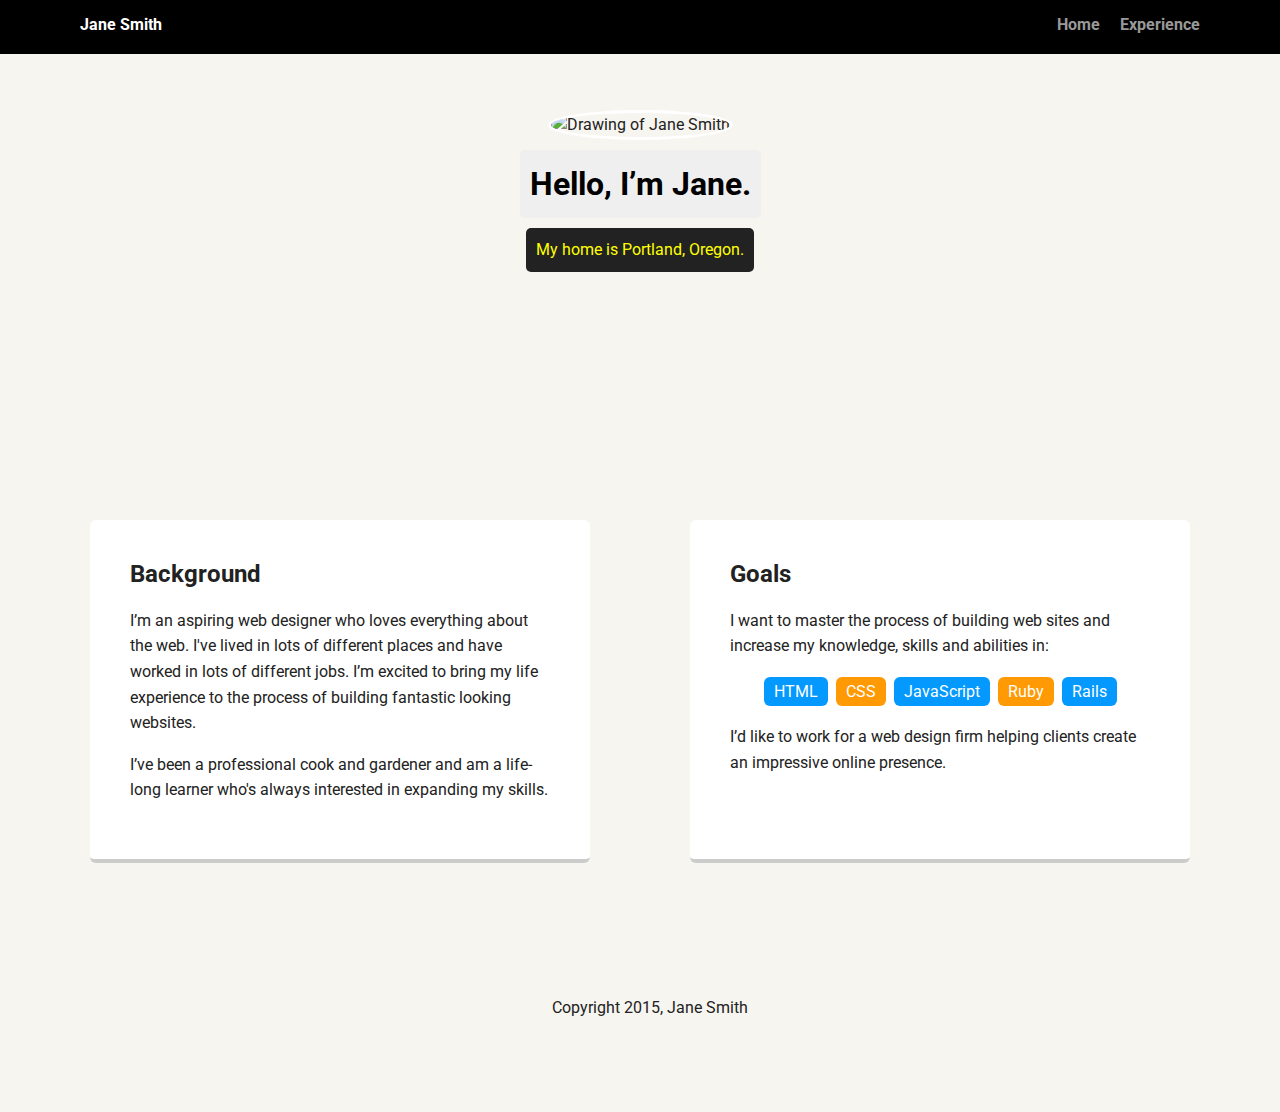
==== index.html @ 3e1d4e3c "Add project starter files" ====
<!doctype html>
<html lang="en">
<head>
  <meta charset="utf-8">
  <title>Jane Smith's Profile</title>
  <meta name="viewport" content="width=device-width, initial-scale=1.0">
  <link rel="stylesheet" href="styles.css">
  <link href="https://fonts.googleapis.com/css?family=Muli%7CRoboto:400,300,500,700,900" rel="stylesheet"></head>
  <body>

    <div class="main-nav">
        <ul class="nav">
          <li class="name">Jane Smith</li>
          <li><a href="#">Home</a></li>
          <li><a href="#">Experience</a></li>
        </ul>
    </div>

    <header>
      <img src="images/me.png" alt="Drawing of Jane Smith" class="profile-image">
      <h1 class="tag name">Hello, I’m Jane.</h1>
      <p class="tag location">My home is Portland, Oregon.</p>
    </header>

    <main class="flex">
      <div class="card">
        <h2>Background</h2>
        <p>I’m an aspiring web designer who loves everything about the web. I've lived in lots of different places and have worked in lots of different jobs. I’m excited to bring my life experience to the process of building fantastic looking websites.</p>
        <p>I’ve been a professional cook and gardener and am a life-long learner who's always interested in expanding my skills.</p>
      </div> 

      <div class="card">
        <h2>Goals</h2>
        <p>I want to master the process of building web sites and increase my knowledge, skills and abilities in:</p>
        <ul class="skills">
          <li>HTML</li>
          <li>CSS</li>
          <li>JavaScript</li>
          <li>Ruby</li>
          <li>Rails</li>
        </ul>
        <p>I’d like to work for a web design firm helping clients create an impressive online presence.</p>
      </div> 

    </main>
    <footer>
      <ul>
        <li><a href="#" class="social twitter">Twitter</a></li>
        <li><a href="#" class="social linkedin">LinkedIn</a></li>
        <li><a href="#" class="social github">Github</a></li>
      </ul>
      <p class="copyright">Copyright 2015, Jane Smith</p>
    </footer>
  </body>
  </html>
---- styles.css ----
/* Global Layout Set-up */
* { 
  box-sizing: border-box;
}
  
body {
  margin: 0;
  padding: 0;
  text-align: center;
  font-family: 'Roboto', sans-serif;
  color: #222;
  background: #f7f5f0;
}
/* Link Styles */

a {
  text-decoration: none;
  color: #999;
}
a:hover {
  color: #6633ff;
}

/* Section Styles */

.main-nav {
  width: 100%;
  background: black;
  min-height: 30px;
  padding: 10px;
  position: fixed;
  text-align: center;
}
.nav {
  display: flex;
  justify-content: space-around;
  font-weight: 700;
  list-style-type: none;
  margin: 0 auto;
  padding: 0;
}

.nav .name {
    display: block;
    margin-right: auto;
    color: white;
}
.nav li {
  padding: 5px 10px 10px 10px;
}
.nav a {
  transition: all .5s;
}
.nav a:hover {
  color: white
}

header {
  text-align: center;
  background: url('images/portland.jpg') no-repeat top center ;
  background-size: cover;
  overflow: hidden;
  padding-top: 60px;
}
header {
  line-height: 1.5;
}
header .profile-image {
  margin-top: 50px;
  width: 150px;
  height: 150px;
  border-radius: 50%;
  border: 3px solid white;
  transition: all .5s;
}
header .profile-image:hover {
  transform: scale(1.2) rotate(5deg);
}
.tag {
  background-color: #efefef;
  color: black;
  padding: 10px;
  border-radius: 5px;
  display: table;
  margin: 10px auto;
} 
.location {
  background-color: #222;
  color: yellow;
}
.card {
  margin: 30px;
  padding: 20px 40px 40px;
  max-width: 500px;
  text-align: left;
  background: #fff;
  border-bottom: 4px solid #ccc;
  border-radius: 6px;
  transition: all .5s;
}
.card:hover {
  border-color: #ff99ff;
}

ul.skills {
  padding: 0;
  text-align: center;
}

.skills li {
  border-radius: 6px;
  display: inline-block;
  background: #ff9904;
  color: white;
  padding: 5px 10px;
  margin: 2px;
}

.skills li:nth-child(odd) {
  background: #0399ff;
}

footer {
  width: 100%;
  min-height: 30px;
  padding: 20px 0 40px 20px;
}

footer .copyright {
  top: -8px;
  font-size: .75em;
}

footer ul {
  list-style-type: none;
  margin: 0;
  padding: 0;
}

footer ul li {
  display: inline-block;
}

a.social {
  display: inline-block;
  text-indent: -9999px;
  margin-left: 5px;
  width: 30px;
  height: 30px;
  background-size: 30px 30px;
  opacity: .4;
  transition: all .5s;
}
a.twitter {
  background-image: url(images/twitter.svg);
}
a.linkedin {
  background-image: url(images/linkedin.svg);
}
a.github {
  background-image: url(images/github.svg);
}
a.social:hover {
  opacity: 1;
}
.clearfix {
  clear: both;
}

/* Styles for larger screens */
@media screen and (min-width: 720px) {
  
  .flex {
      display: -ms-flexbox;      /* TWEENER - IE 10 */
      display: flex; 
      max-width: 1200px;
      -ms-flex-pack: distribute;
      justify-content: space-around;
      margin: 0 auto;
  }

  header {
    min-height: 470px;
  }

  .nav {
    max-width: 1200px;
    padding: 0 30px;
  }


  main {
    padding-top: 20px;
  }

  main p {
    line-height: 1.6em;
  }

  footer {
    font-size: 1.3em;
    max-width: 1200px;
    margin: 40px auto;
  }

}
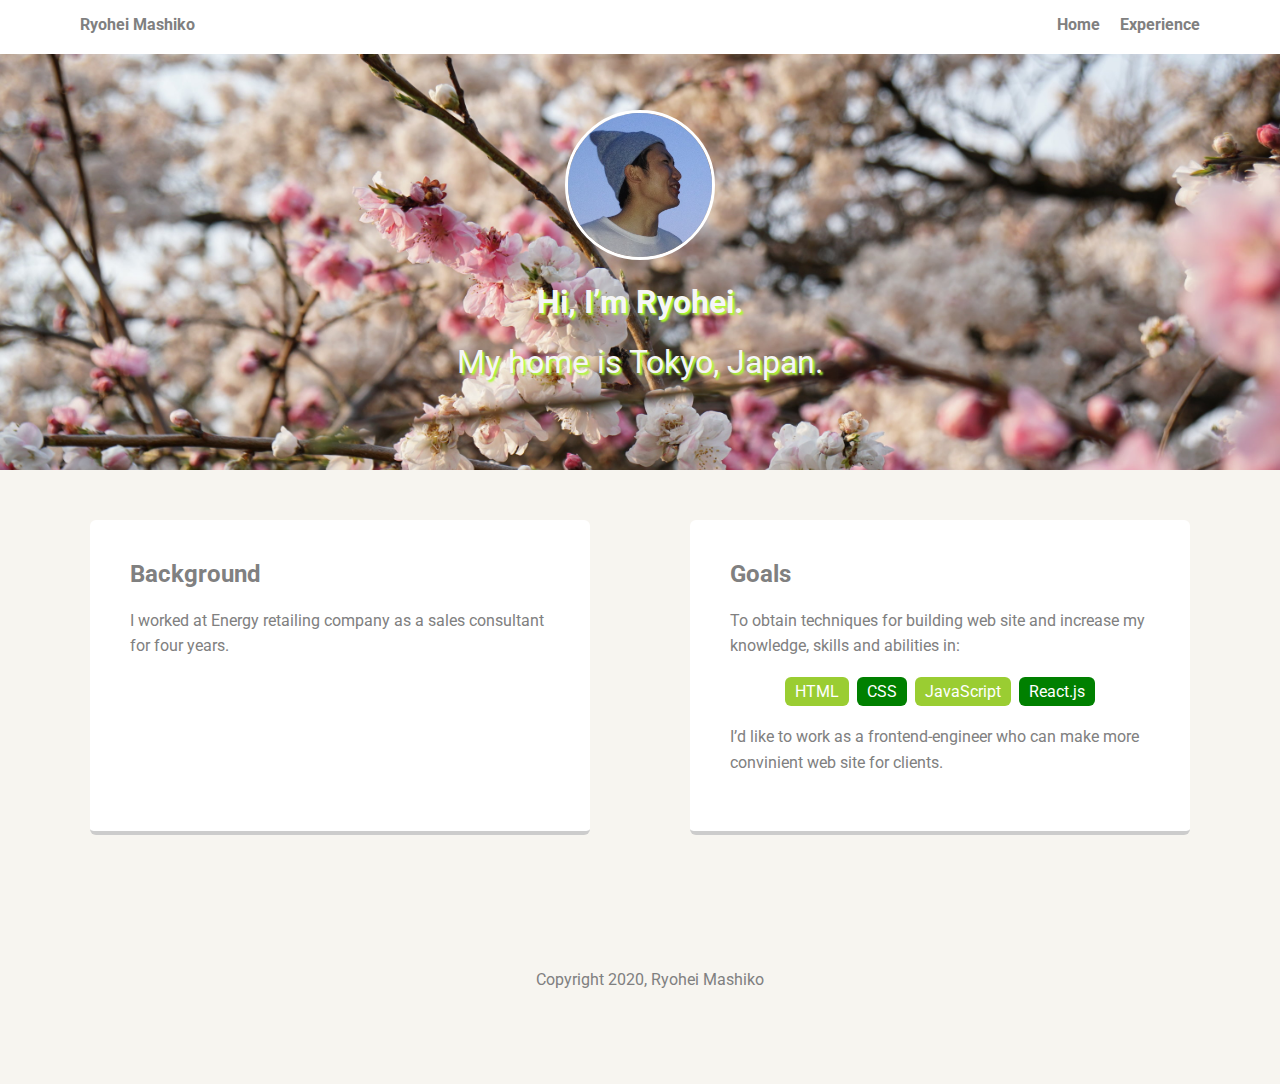
==== commit 0d2a5c01: "Update" ====
--- a/index.html
+++ b/index.html
@@ -2,7 +2,7 @@
 <html lang="en">
 <head>
   <meta charset="utf-8">
-  <title>Jane Smith's Profile</title>
+  <title>Ryohei Mashiko's Profile</title>
   <meta name="viewport" content="width=device-width, initial-scale=1.0">
   <link rel="stylesheet" href="styles.css">
   <link href="https://fonts.googleapis.com/css?family=Muli%7CRoboto:400,300,500,700,900" rel="stylesheet"></head>
@@ -10,36 +10,34 @@
 
     <div class="main-nav">
         <ul class="nav">
-          <li class="name">Jane Smith</li>
+          <li class="name">Ryohei Mashiko</li>
           <li><a href="#">Home</a></li>
           <li><a href="#">Experience</a></li>
         </ul>
     </div>
 
     <header>
-      <img src="images/me.png" alt="Drawing of Jane Smith" class="profile-image">
-      <h1 class="tag name">Hello, I’m Jane.</h1>
-      <p class="tag location">My home is Portland, Oregon.</p>
+      <img src="img profile.jpg" alt="Drawing of Ryohei's face" class="profile-image">
+      <h1 class="tag name">Hi, I’m Ryohei.</h1>
+      <p class="tag location">My home is Tokyo, Japan.</p>
     </header>
 
     <main class="flex">
       <div class="card">
         <h2>Background</h2>
-        <p>I’m an aspiring web designer who loves everything about the web. I've lived in lots of different places and have worked in lots of different jobs. I’m excited to bring my life experience to the process of building fantastic looking websites.</p>
-        <p>I’ve been a professional cook and gardener and am a life-long learner who's always interested in expanding my skills.</p>
+        <p>I worked at Energy retailing company as a sales consultant for four years.</p>
       </div> 
 
       <div class="card">
         <h2>Goals</h2>
-        <p>I want to master the process of building web sites and increase my knowledge, skills and abilities in:</p>
+        <p>To obtain techniques for building web site and increase my knowledge, skills and abilities in:</p>
         <ul class="skills">
           <li>HTML</li>
           <li>CSS</li>
           <li>JavaScript</li>
-          <li>Ruby</li>
-          <li>Rails</li>
+          <li>React.js</li>
         </ul>
-        <p>I’d like to work for a web design firm helping clients create an impressive online presence.</p>
+        <p>I’d like to work as a frontend-engineer who can make more convinient web site for clients.</p>
       </div> 
 
     </main>
@@ -49,7 +47,7 @@
         <li><a href="#" class="social linkedin">LinkedIn</a></li>
         <li><a href="#" class="social github">Github</a></li>
       </ul>
-      <p class="copyright">Copyright 2015, Jane Smith</p>
+      <p class="copyright">Copyright 2020, Ryohei Mashiko</p>
     </footer>
   </body>
   </html>
--- a/styles.css
+++ b/styles.css
@@ -8,14 +8,14 @@
   padding: 0;
   text-align: center;
   font-family: 'Roboto', sans-serif;
-  color: #222;
+  color: grey;
   background: #f7f5f0;
 }
 /* Link Styles */
 
 a {
   text-decoration: none;
-  color: #999;
+  color: grey;
 }
 a:hover {
   color: #6633ff;
@@ -25,7 +25,7 @@
 
 .main-nav {
   width: 100%;
-  background: black;
+  background: white;
   min-height: 30px;
   padding: 10px;
   position: fixed;
@@ -33,6 +33,7 @@
 }
 .nav {
   display: flex;
+  color: whitesmoke;
   justify-content: space-around;
   font-weight: 700;
   list-style-type: none;
@@ -43,7 +44,7 @@
 .nav .name {
     display: block;
     margin-right: auto;
-    color: white;
+    color: grey;
 }
 .nav li {
   padding: 5px 10px 10px 10px;
@@ -52,12 +53,12 @@
   transition: all .5s;
 }
 .nav a:hover {
-  color: white
+  color: greenyellow
 }
 
 header {
   text-align: center;
-  background: url('images/portland.jpg') no-repeat top center ;
+  background: url('img\ back.jpg') no-repeat top center ;
   background-size: cover;
   overflow: hidden;
   padding-top: 60px;
@@ -74,19 +75,20 @@
   transition: all .5s;
 }
 header .profile-image:hover {
-  transform: scale(1.2) rotate(5deg);
+  transform: scale(1.2) rotate(360deg);
 }
 .tag {
-  background-color: #efefef;
-  color: black;
-  padding: 10px;
+  color:whitesmoke;
+  text-shadow: 2px 2px 2px greenyellow;
+  padding: 1px;
   border-radius: 5px;
   display: table;
   margin: 10px auto;
 } 
 .location {
-  background-color: #222;
-  color: yellow;
+  background-color:none;
+  color: whitesmoke;
+  font-size: 2rem;
 }
 .card {
   margin: 30px;
@@ -99,7 +101,7 @@
   transition: all .5s;
 }
 .card:hover {
-  border-color: #ff99ff;
+  border-color: greenyellow;
 }
 
 ul.skills {
@@ -110,14 +112,14 @@
 .skills li {
   border-radius: 6px;
   display: inline-block;
-  background: #ff9904;
+  background: green;
   color: white;
   padding: 5px 10px;
   margin: 2px;
 }
 
 .skills li:nth-child(odd) {
-  background: #0399ff;
+  background: yellowgreen;
 }
 
 footer {
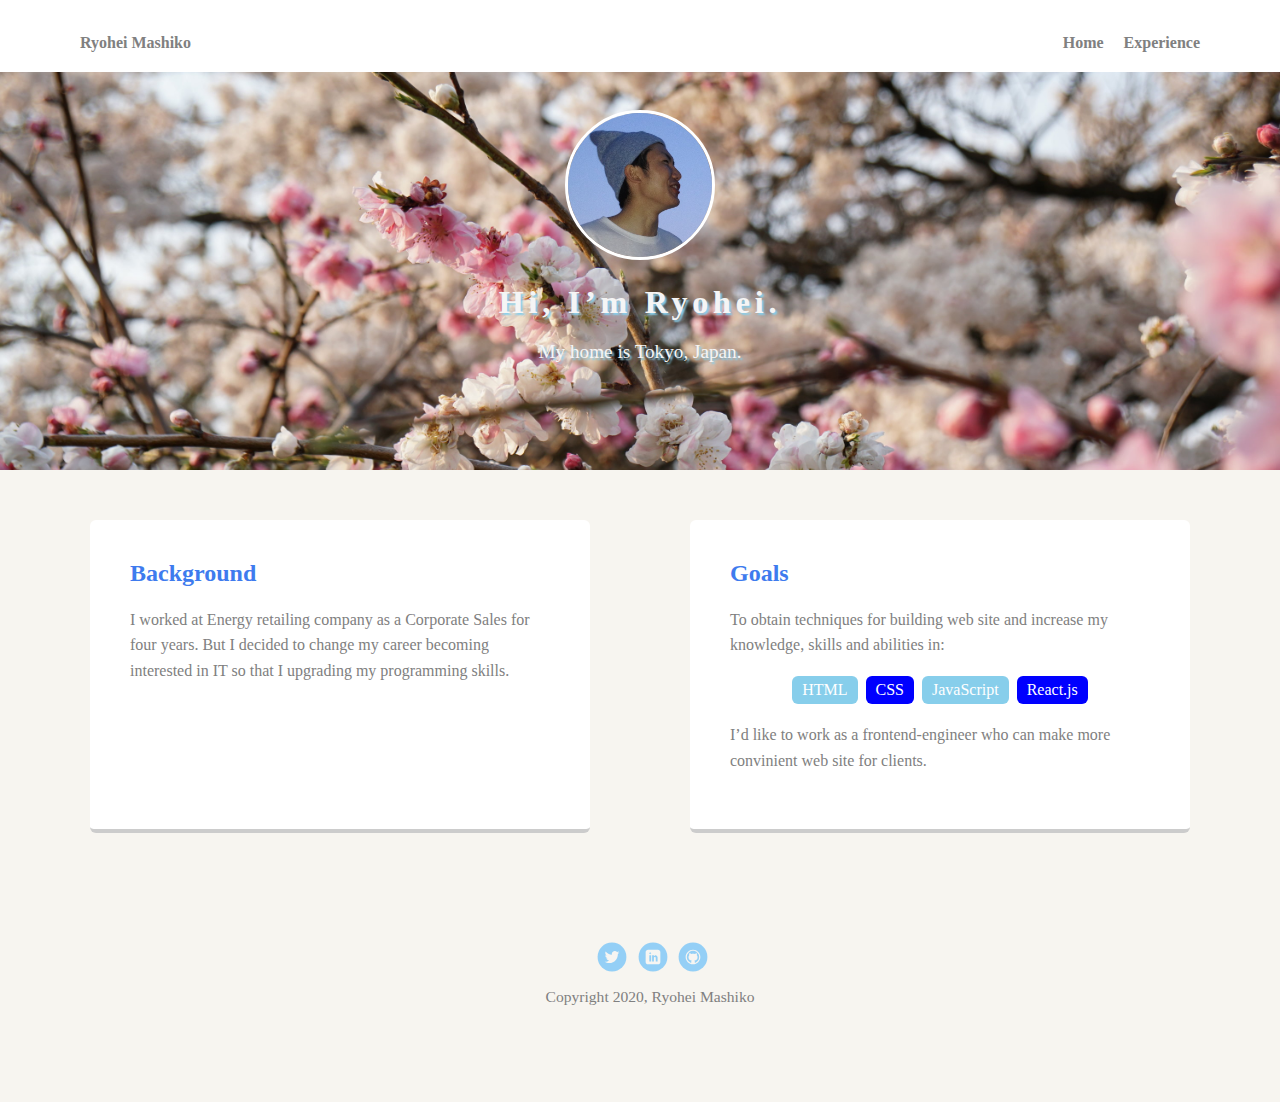
==== commit 5c0e4da7: "Update" ====
--- a/index.html
+++ b/index.html
@@ -12,20 +12,20 @@
         <ul class="nav">
           <li class="name">Ryohei Mashiko</li>
           <li><a href="#">Home</a></li>
-          <li><a href="#">Experience</a></li>
+          <li><a href="experience.html">Experience</a></li>
         </ul>
     </div>
 
     <header>
-      <img src="img profile.jpg" alt="Drawing of Ryohei's face" class="profile-image">
-      <h1 class="tag name">Hi, I’m Ryohei.</h1>
+      <img src="imgs/img profile.jpg" alt="Drawing of Ryohei's face" class="profile-image">
+      <h1 class="tag name name2">Hi, I’m Ryohei.</h1>
       <p class="tag location">My home is Tokyo, Japan.</p>
     </header>
 
     <main class="flex">
       <div class="card">
         <h2>Background</h2>
-        <p>I worked at Energy retailing company as a sales consultant for four years.</p>
+        <p>I worked at Energy retailing company as a Corporate Sales for four years. But I decided to change my career becoming interested in IT so that I upgrading my programming skills.</p>
       </div> 
 
       <div class="card">
--- a/styles.css
+++ b/styles.css
@@ -7,7 +7,7 @@
   margin: 0;
   padding: 0;
   text-align: center;
-  font-family: 'Roboto', sans-serif;
+  font-family: 'Times New Roman', Times, serif;
   color: grey;
   background: #f7f5f0;
 }
@@ -53,12 +53,12 @@
   transition: all .5s;
 }
 .nav a:hover {
-  color: greenyellow
+  color: skyblue
 }
 
 header {
   text-align: center;
-  background: url('img\ back.jpg') no-repeat top center ;
+  background: url('imgs/img back.jpg') no-repeat top center ;
   background-size: cover;
   overflow: hidden;
   padding-top: 60px;
@@ -74,22 +74,38 @@
   border: 3px solid white;
   transition: all .5s;
 }
+
 header .profile-image:hover {
   transform: scale(1.2) rotate(360deg);
 }
+
+.experience {
+  color:whitesmoke;
+  text-shadow: 2px 2px 2px skyblue;
+  padding-top: 150px;
+  letter-spacing: 0.3rem;
+  font-size: 2rem;
+}
+
 .tag {
   color:whitesmoke;
-  text-shadow: 2px 2px 2px greenyellow;
+  text-shadow: 2px 2px 2px skyblue;
   padding: 1px;
   border-radius: 5px;
   display: table;
   margin: 10px auto;
 } 
+
+.name2 {
+  letter-spacing: 0.3rem;
+
+}
 .location {
   background-color:none;
   color: whitesmoke;
-  font-size: 2rem;
-}
+  font-size: 1.2rem;
+}
+
 .card {
   margin: 30px;
   padding: 20px 40px 40px;
@@ -100,8 +116,24 @@
   border-radius: 6px;
   transition: all .5s;
 }
+
+.card2 {
+  margin: 30px;
+  padding: 20px 40px 40px;
+  max-width: 1000px;
+  text-align: left;
+  background: #fff;
+  border-bottom: 4px solid #ccc;
+  border-radius: 6px;
+  transition: all .5s;
+}
+
 .card:hover {
-  border-color: greenyellow;
+  border-color: skyblue;
+}
+
+.card2:hover {
+  border-color: skyblue;
 }
 
 ul.skills {
@@ -112,16 +144,23 @@
 .skills li {
   border-radius: 6px;
   display: inline-block;
-  background: green;
+  background: blue;
   color: white;
   padding: 5px 10px;
   margin: 2px;
 }
 
 .skills li:nth-child(odd) {
-  background: yellowgreen;
-}
-
+  background: skyblue;
+}
+
+li {
+ margin-top:1.2rem;
+}
+
+h2 {
+  color:rgb(62, 123, 238);
+}
 footer {
   width: 100%;
   min-height: 30px;
@@ -154,13 +193,13 @@
   transition: all .5s;
 }
 a.twitter {
-  background-image: url(images/twitter.svg);
+  background-image: url(imgs/twitter.svg);
 }
 a.linkedin {
-  background-image: url(images/linkedin.svg);
+  background-image: url(imgs/linkedin.svg);
 }
 a.github {
-  background-image: url(images/github.svg);
+  background-image: url(imgs/github.svg);
 }
 a.social:hover {
   opacity: 1;
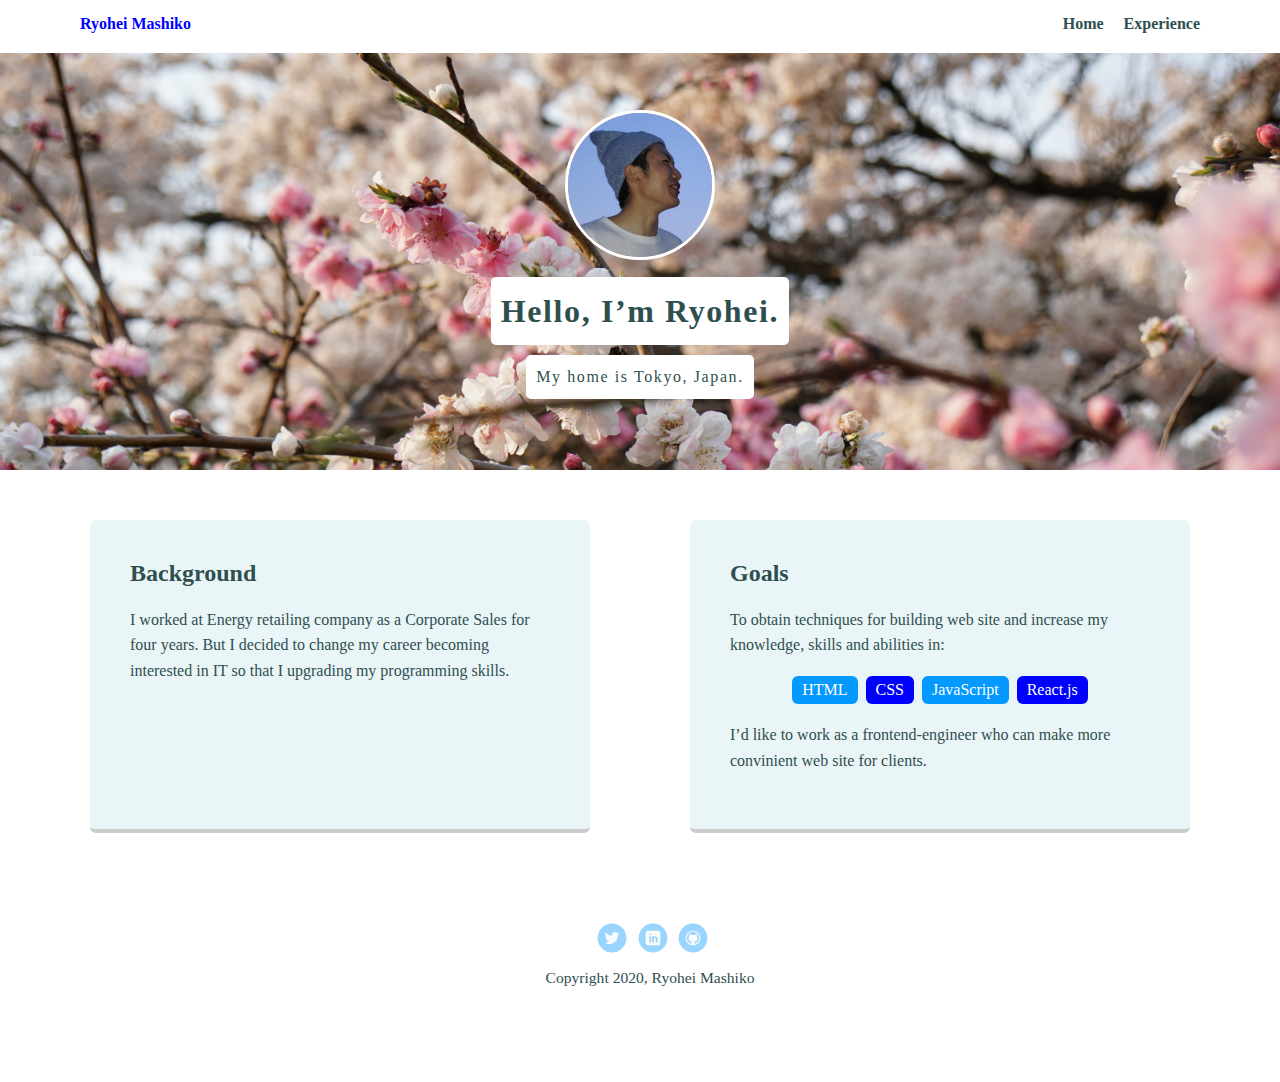
==== commit 278285af: "Update" ====
--- a/index.html
+++ b/index.html
@@ -17,8 +17,8 @@
     </div>
 
     <header>
-      <img src="imgs/img profile.jpg" alt="Drawing of Ryohei's face" class="profile-image">
-      <h1 class="tag name name2">Hi, I’m Ryohei.</h1>
+      <img src="imgs/img profile.jpg" alt="Drawing of Jane Smith" class="profile-image">
+      <h1 class="tag name">Hello, I’m Ryohei.</h1>
       <p class="tag location">My home is Tokyo, Japan.</p>
     </header>
 
--- a/styles.css
+++ b/styles.css
@@ -8,18 +8,16 @@
   padding: 0;
   text-align: center;
   font-family: 'Times New Roman', Times, serif;
-  color: grey;
-  background: #f7f5f0;
+  color: darkslategray;
+  background: rgb(255, 255, 255);
 }
 /* Link Styles */
 
 a {
   text-decoration: none;
-  color: grey;
-}
-a:hover {
-  color: #6633ff;
-}
+  color: darkslategrey;
+}
+
 
 /* Section Styles */
 
@@ -33,7 +31,6 @@
 }
 .nav {
   display: flex;
-  color: whitesmoke;
   justify-content: space-around;
   font-weight: 700;
   list-style-type: none;
@@ -44,7 +41,7 @@
 .nav .name {
     display: block;
     margin-right: auto;
-    color: grey;
+    color: blue;
 }
 .nav li {
   padding: 5px 10px 10px 10px;
@@ -62,6 +59,15 @@
   background-size: cover;
   overflow: hidden;
   padding-top: 60px;
+}
+
+.experience_back {
+  text-align: center;
+  background: url('imgs/img experience.jpg') no-repeat top center ;
+  background-size: cover;
+  overflow: hidden;
+  padding-top: 60px;
+  background-position: 0% 60%;
 }
 header {
   line-height: 1.5;
@@ -74,66 +80,44 @@
   border: 3px solid white;
   transition: all .5s;
 }
-
 header .profile-image:hover {
-  transform: scale(1.2) rotate(360deg);
-}
-
-.experience {
-  color:whitesmoke;
-  text-shadow: 2px 2px 2px skyblue;
-  padding-top: 150px;
-  letter-spacing: 0.3rem;
-  font-size: 2rem;
-}
-
+  transform: scale(1.2) rotate(5deg);
+}
 .tag {
-  color:whitesmoke;
-  text-shadow: 2px 2px 2px skyblue;
-  padding: 1px;
+  background-color: white;
+  color: darkslategrey;
+  padding: 10px;
   border-radius: 5px;
   display: table;
   margin: 10px auto;
+  letter-spacing: 0.1rem;
 } 
 
-.name2 {
-  letter-spacing: 0.3rem;
-
+.exp{
+  margin:10%;
 }
 .location {
-  background-color:none;
-  color: whitesmoke;
-  font-size: 1.2rem;
-}
-
+  background-color:white;
+  color: darkslategrey;
+}
 .card {
   margin: 30px;
   padding: 20px 40px 40px;
   max-width: 500px;
   text-align: left;
-  background: #fff;
+  background: rgb(234, 245, 248);
   border-bottom: 4px solid #ccc;
   border-radius: 6px;
   transition: all .5s;
 }
-
-.card2 {
-  margin: 30px;
-  padding: 20px 40px 40px;
-  max-width: 1000px;
-  text-align: left;
-  background: #fff;
-  border-bottom: 4px solid #ccc;
-  border-radius: 6px;
-  transition: all .5s;
-}
-
 .card:hover {
   border-color: skyblue;
 }
 
-.card2:hover {
-  border-color: skyblue;
+/* added function about list of experience */
+.cardlist li {
+  padding-top: 0.3rem;
+
 }
 
 ul.skills {
@@ -151,16 +135,9 @@
 }
 
 .skills li:nth-child(odd) {
-  background: skyblue;
-}
-
-li {
- margin-top:1.2rem;
-}
-
-h2 {
-  color:rgb(62, 123, 238);
-}
+  background: #0399ff;
+}
+
 footer {
   width: 100%;
   min-height: 30px;
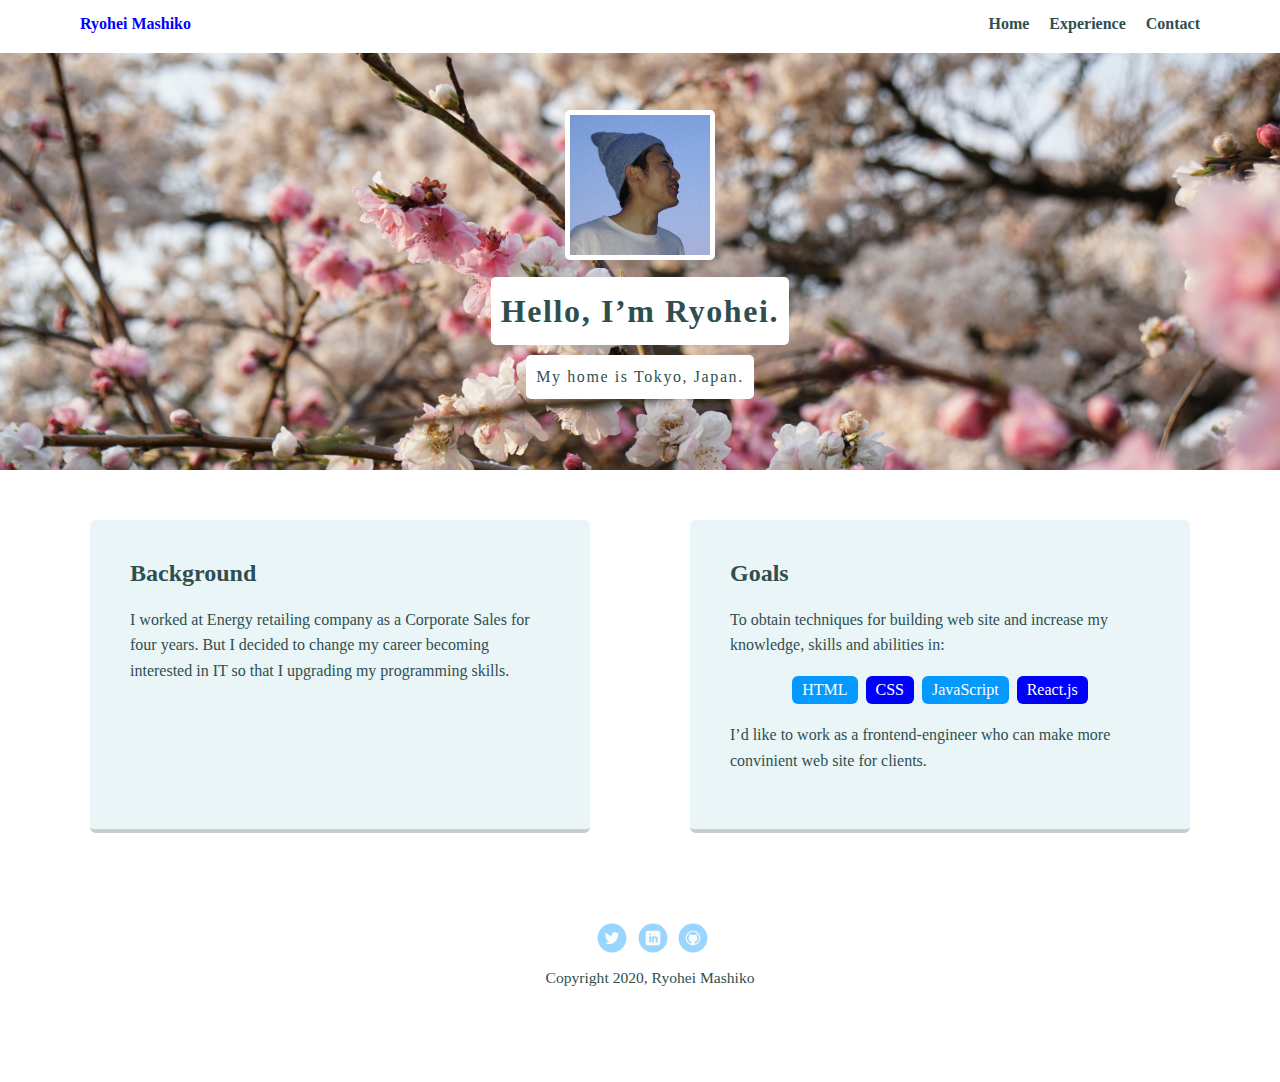
==== commit 9ba8de2b: "Update" ====
--- a/index.html
+++ b/index.html
@@ -8,27 +8,28 @@
   <link href="https://fonts.googleapis.com/css?family=Muli%7CRoboto:400,300,500,700,900" rel="stylesheet"></head>
   <body>
 
-    <div class="main-nav">
-        <ul class="nav">
-          <li class="name">Ryohei Mashiko</li>
-          <li><a href="#">Home</a></li>
-          <li><a href="experience.html">Experience</a></li>
+    <nav class="main-nav">
+      <ul class="nav">
+        <li class="name">Ryohei Mashiko</li>
+        <li><a href="#">Home</a></li>
+        <li><a href="experience.html">Experience</a></li>
+        <li><a href="contact.html">Contact</a></li>
         </ul>
-    </div>
+    </nav>
 
     <header>
-      <img src="imgs/img profile.jpg" alt="Drawing of Jane Smith" class="profile-image">
+      <img src="imgs/img_profile.jpg" alt="Drawing of Ryohei" class="profile-image">
       <h1 class="tag name">Hello, I’m Ryohei.</h1>
       <p class="tag location">My home is Tokyo, Japan.</p>
     </header>
 
     <main class="flex">
-      <div class="card">
+      <article class="card">
         <h2>Background</h2>
         <p>I worked at Energy retailing company as a Corporate Sales for four years. But I decided to change my career becoming interested in IT so that I upgrading my programming skills.</p>
-      </div> 
+      </article> 
 
-      <div class="card">
+      <article class="card">
         <h2>Goals</h2>
         <p>To obtain techniques for building web site and increase my knowledge, skills and abilities in:</p>
         <ul class="skills">
@@ -38,7 +39,7 @@
           <li>React.js</li>
         </ul>
         <p>I’d like to work as a frontend-engineer who can make more convinient web site for clients.</p>
-      </div> 
+      </article> 
 
     </main>
     <footer>
--- a/styles.css
+++ b/styles.css
@@ -7,7 +7,7 @@
   margin: 0;
   padding: 0;
   text-align: center;
-  font-family: 'Times New Roman', Times, serif;
+  font-family: 'Times New Roman';
   color: darkslategray;
   background: rgb(255, 255, 255);
 }
@@ -76,12 +76,12 @@
   margin-top: 50px;
   width: 150px;
   height: 150px;
-  border-radius: 50%;
-  border: 3px solid white;
-  transition: all .5s;
+  border-radius: 5px;
+  border: 5px solid white;
+  transition: all 1.5s;
 }
 header .profile-image:hover {
-  transform: scale(1.2) rotate(5deg);
+  transform: scale(1.2) rotate(360deg);
 }
 .tag {
   background-color: white;
@@ -223,3 +223,68 @@
 
 }
 
+  /* CSS for contact.html */
+ form {
+  margin: 30px;
+  padding: 20px 40px 40px;
+  width: 400px;
+  text-align: left;
+  background: rgb(234, 245, 248);
+  border-bottom: 4px solid #ccc;
+  border-radius: 6px;
+  transition: all .5s;
+ }
+
+ form:hover {
+  border-color: skyblue;
+}
+  h1 {
+  margin-top: 1rem;
+  text-align: center;
+  }
+
+  .contact ul {
+    list-style: none;
+  }
+
+  .contact li {
+    padding-top: 0.4rem;
+  }
+
+  label {
+    display: inline-block;
+    width: 60px;
+    text-align: center;
+  }
+ 
+  input, textarea {
+    font: 1em 'Times New Roman';
+    width: 200px;
+    border-radius: 6px;
+    border: 1px solid#ccc;
+    height: 1.5rem;
+  }
+  textarea {
+    vertical-align: top;
+    height: 10rem;
+  }
+
+  .button {
+    text-align: center;
+  }
+  button {
+    display: inline-block;
+    width: 200px;
+    /* margin-left: 64px; */
+    height: 3rem;
+    border-radius: 6px;
+    background-color: blue;
+    color: white;
+    font-size: 1rem;
+    transition: all 0.5s;
+    margin-top: 0.4rem;
+  }
+
+  button:hover {
+    background-color: skyblue;
+  }
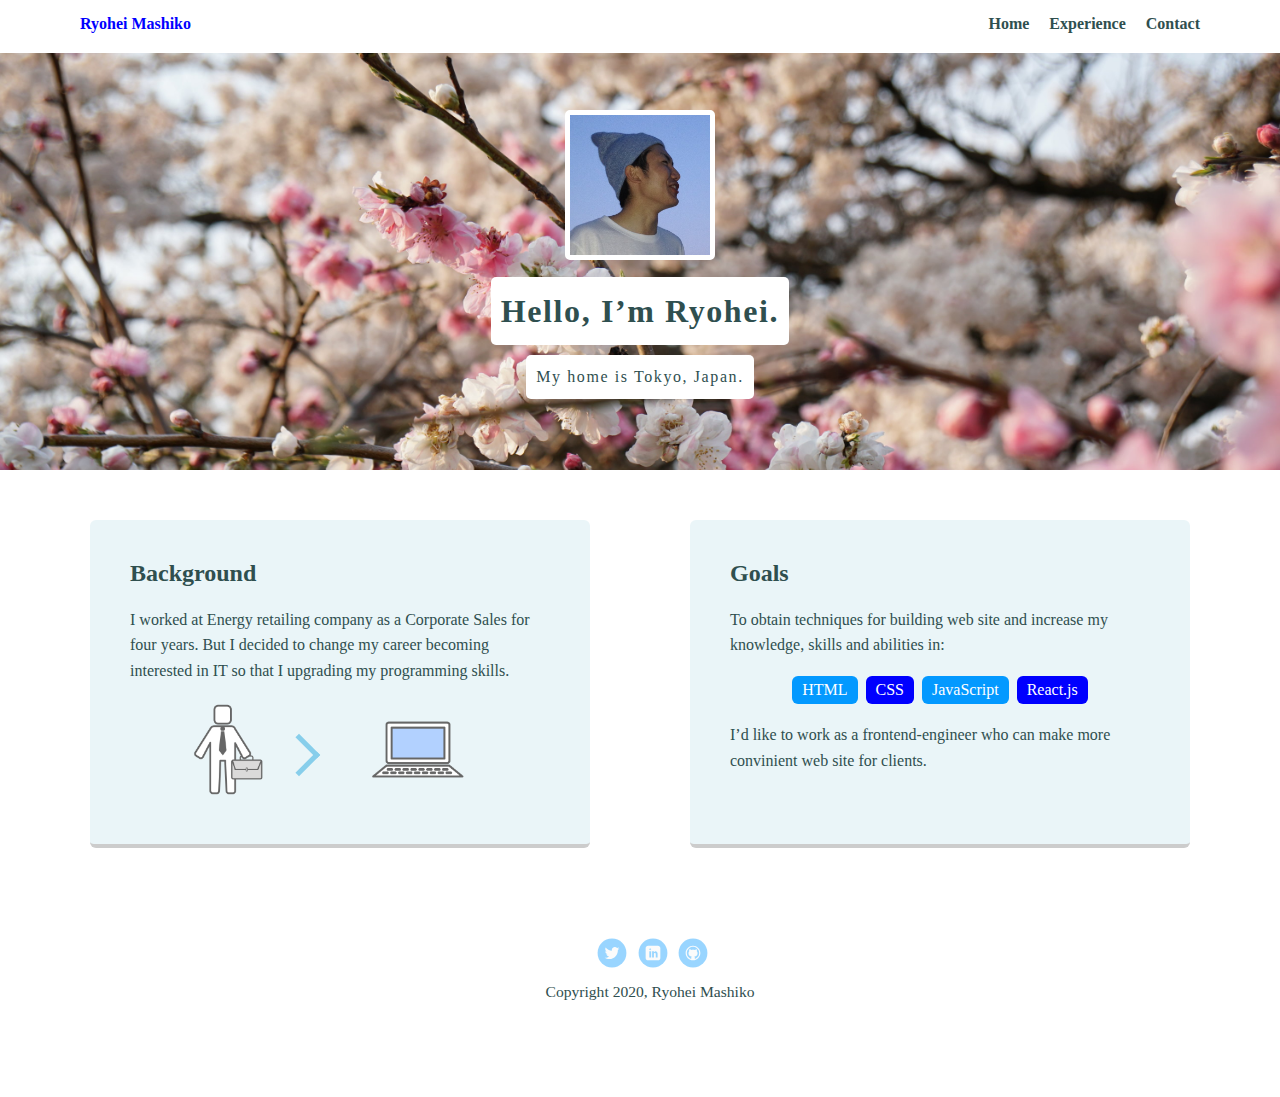
==== commit d8e5dd5a: "Update." ====
--- a/index.html
+++ b/index.html
@@ -11,7 +11,7 @@
     <nav class="main-nav">
       <ul class="nav">
         <li class="name">Ryohei Mashiko</li>
-        <li><a href="#">Home</a></li>
+        <li><a href="index.html">Home</a></li>
         <li><a href="experience.html">Experience</a></li>
         <li><a href="contact.html">Contact</a></li>
         </ul>
@@ -27,6 +27,9 @@
       <article class="card">
         <h2>Background</h2>
         <p>I worked at Energy retailing company as a Corporate Sales for four years. But I decided to change my career becoming interested in IT so that I upgrading my programming skills.</p>
+        <img src="imgs/business.png" alt="Drawing of sales person" class="card-image">
+        <div class="arrow"></div>
+        <img src="imgs/engineer.png" alt="Drawing of PX" class="card-image">
       </article> 
 
       <article class="card">
@@ -44,9 +47,9 @@
     </main>
     <footer>
       <ul>
-        <li><a href="#" class="social twitter">Twitter</a></li>
-        <li><a href="#" class="social linkedin">LinkedIn</a></li>
-        <li><a href="#" class="social github">Github</a></li>
+        <li><a href="https://twitter.com/home" class="social twitter">Twitter</a></li>
+        <li><a href="https://www.linkedin.com/" class="social linkedin">LinkedIn</a></li>
+        <li><a href="https://github.com/" class="social github">Github</a></li>
       </ul>
       <p class="copyright">Copyright 2020, Ryohei Mashiko</p>
     </footer>
--- a/styles.css
+++ b/styles.css
@@ -64,6 +64,14 @@
 .experience_back {
   text-align: center;
   background: url('imgs/img experience.jpg') no-repeat top center ;
+  background-size: cover;
+  overflow: hidden;
+  padding-top: 60px;
+  background-position: 0% 60%;
+}
+.contact_back {
+  text-align: center;
+  background: url('imgs/img contact.jpg') no-repeat top center ;
   background-size: cover;
   overflow: hidden;
   padding-top: 60px;
@@ -113,6 +121,25 @@
 .card:hover {
   border-color: skyblue;
 }
+
+  /* css for images in card */
+
+  .card-image {
+    width: 100px;
+    margin-left: 50px;
+  }
+
+  .arrow {
+    display: inline-block;
+    width: 30px;
+    height: 30px;
+    border-top: 5px solid skyblue;
+    border-right: 5px solid skyblue;
+    transform: rotate(45deg);
+    vertical-align: center;
+    margin-bottom: 30px;
+  }
+
 
 /* added function about list of experience */
 .cardlist li {
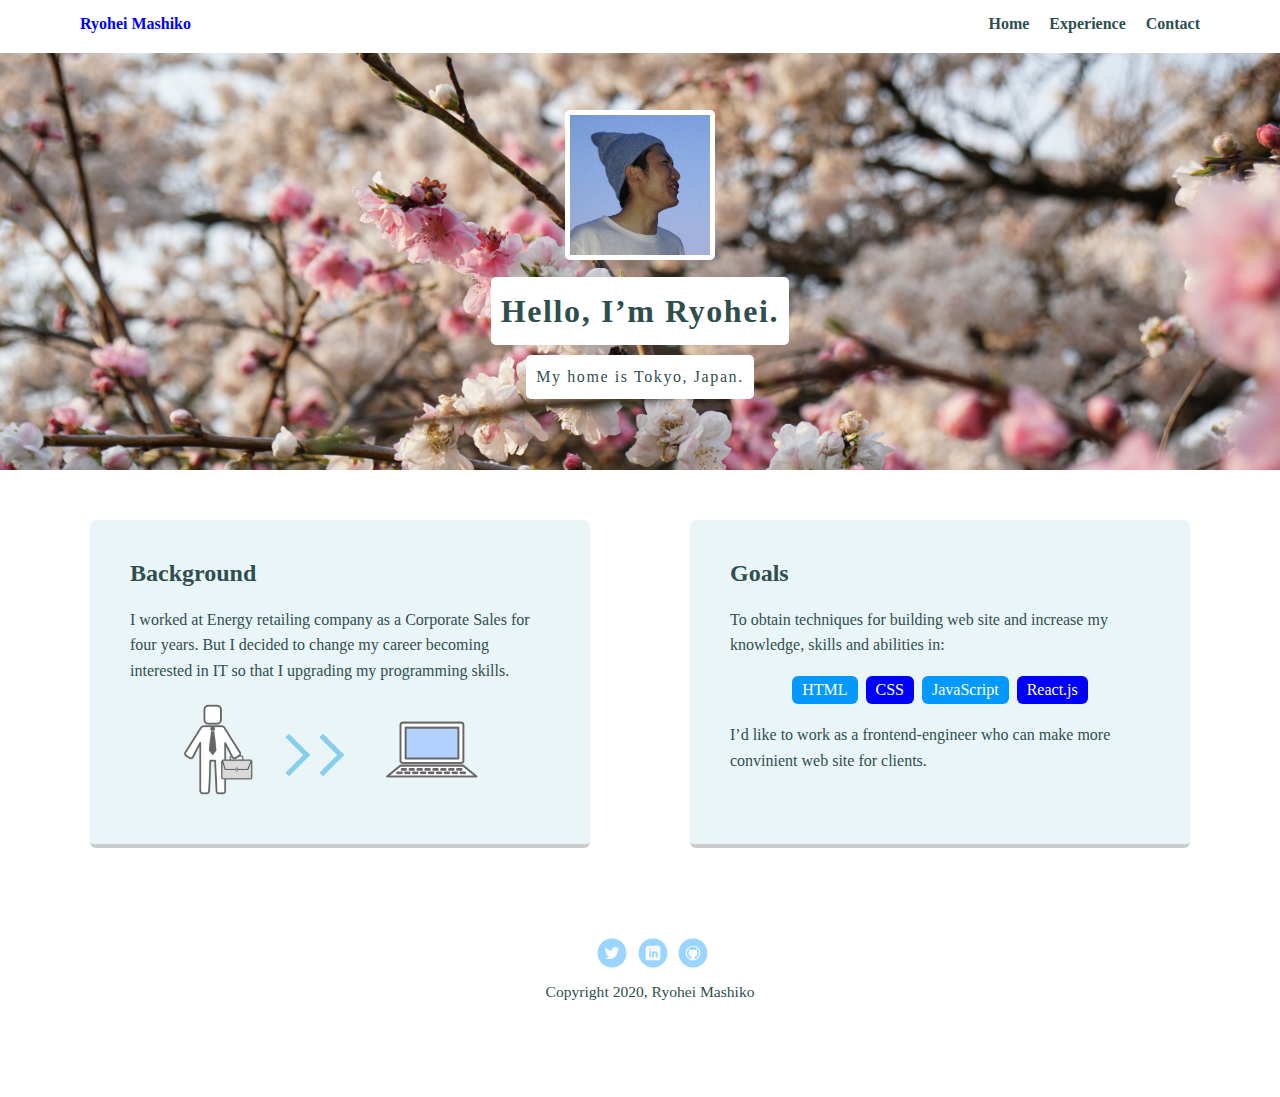
==== commit 97672fb5: "Update." ====
--- a/index.html
+++ b/index.html
@@ -29,6 +29,7 @@
         <p>I worked at Energy retailing company as a Corporate Sales for four years. But I decided to change my career becoming interested in IT so that I upgrading my programming skills.</p>
         <img src="imgs/business.png" alt="Drawing of sales person" class="card-image">
         <div class="arrow"></div>
+        <div class="arrow"></div>
         <img src="imgs/engineer.png" alt="Drawing of PX" class="card-image">
       </article> 
 
--- a/styles.css
+++ b/styles.css
@@ -126,7 +126,7 @@
 
   .card-image {
     width: 100px;
-    margin-left: 50px;
+    margin-left: 40px;
   }
 
   .arrow {
